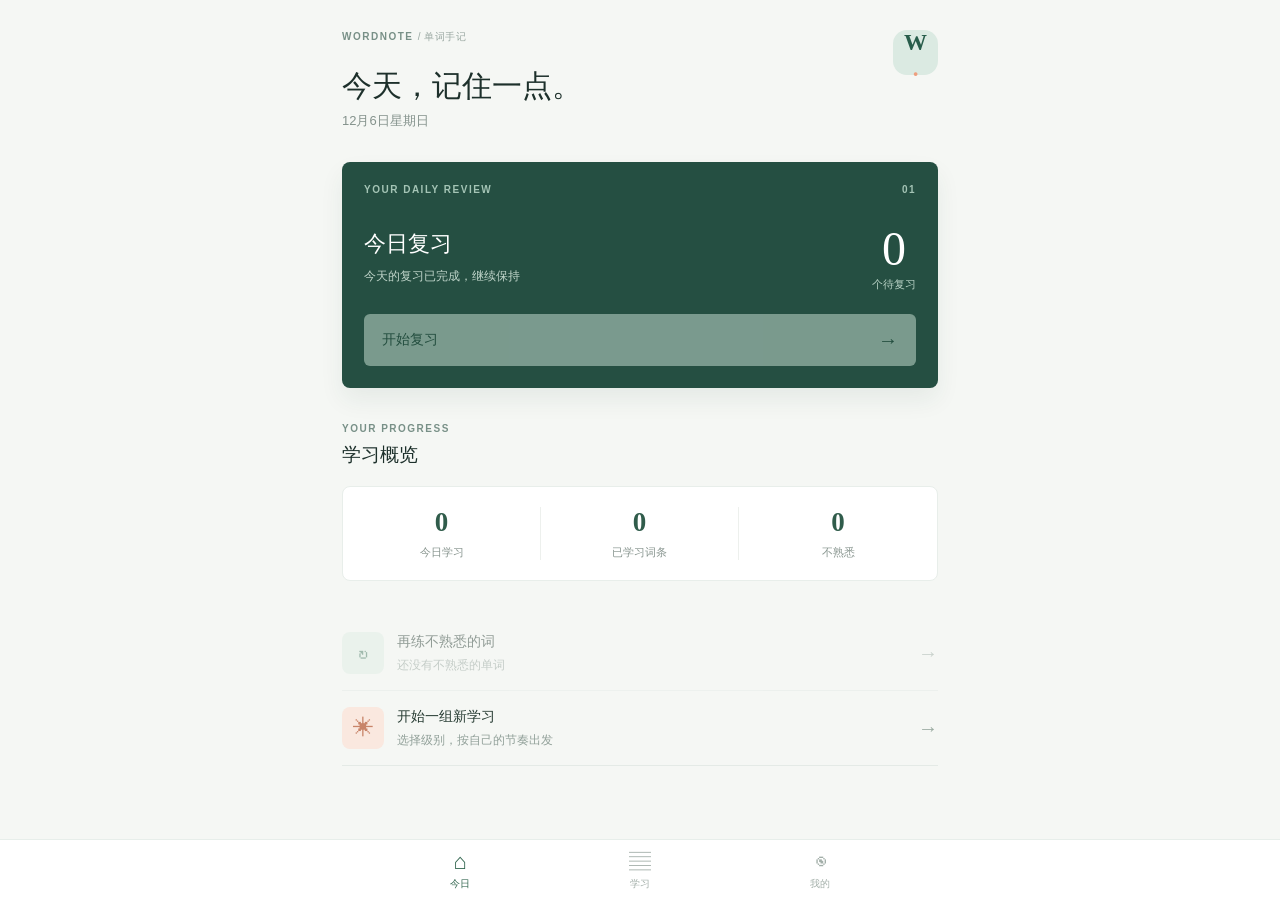
==== index.html @ 9a971102 "Create iPhone vocabulary PWA" ====
<!doctype html>
<html lang="zh-CN">
<head>
  <meta charset="utf-8">
  <meta name="viewport" content="width=device-width, initial-scale=1, viewport-fit=cover">
  <meta name="theme-color" content="#f5f7f4">
  <meta name="apple-mobile-web-app-capable" content="yes">
  <meta name="apple-mobile-web-app-status-bar-style" content="default">
  <meta name="apple-mobile-web-app-title" content="WordNote">
  <link rel="manifest" href="manifest.webmanifest">
  <link rel="apple-touch-icon" href="icon-180.png">
  <link rel="stylesheet" href="style.css">
  <title>WordNote 单词手记</title>
</head>
<body>
  <main id="app"><div class="loading">正在准备词库...</div></main>
  <script src="app.js" defer></script>
</body>
</html>
---- style.css ----
*{box-sizing:border-box} :root{font-family:-apple-system,BlinkMacSystemFont,"Segoe UI",sans-serif;color:#1d302b;background:#f5f7f4;font-synthesis:none} body{margin:0} button{font:inherit;cursor:pointer} button:disabled{cursor:default;opacity:.48} .screen{max-width:640px;margin:auto;padding:calc(env(safe-area-inset-top) + 30px) 22px calc(104px + env(safe-area-inset-bottom))}.loading{padding:100px 24px;text-align:center;color:#71817a}.top{display:flex;justify-content:space-between;align-items:flex-start;margin-bottom:32px}.brand,.eyebrow,.section-kicker{font-size:10px;font-weight:800;letter-spacing:1.5px;color:#789087}.brand span{font-weight:500;color:#9aa8a2;letter-spacing:.5px}.top h1,.page-header h1{font-size:30px;line-height:1.2;margin:24px 0 8px}.top p,.page-header p{color:#84928c;font-size:13px;margin:0}.brand-mark{width:45px;height:45px;border-radius:14px;background:#dbeae2;color:#285d4b;display:grid;place-items:center;font-family:Georgia,serif;font-size:23px;font-weight:bold}.brand-mark span{color:#ee9f7e}.review-panel{background:#254f42;color:#fff;border-radius:8px;padding:22px;box-shadow:0 12px 24px #1c4c3b12}.section-kicker{display:flex;justify-content:space-between;color:#a4c4b5}.review-main{display:flex;justify-content:space-between;align-items:center;gap:10px;margin:30px 0 24px}.review-main h2{font-size:22px;margin:0 0 8px}.review-main p{font-size:12px;line-height:1.6;color:#c0d5ca;margin:0}.due-number{font-family:Georgia,serif;font-size:48px;line-height:1;text-align:center}.due-number small{font-family:inherit;font-size:11px;display:block;color:#b8d2c5;margin-top:6px}.primary{border:0;border-radius:6px;background:#d7eddf;color:#204b3b;min-height:52px;padding:0 18px;width:100%;display:flex;align-items:center;justify-content:space-between;font-weight:700;font-size:14px}.primary span{font-size:20px}.section{margin-top:35px}.section-heading h2,.section h2{font-size:19px;margin:8px 0 18px}.stats{display:grid;grid-template-columns:repeat(3,1fr);background:#fff;border:1px solid #e8eeea;border-radius:8px;padding:20px 0}.stats div{text-align:center;border-right:1px solid #edf0ed}.stats div:last-child{border:0}.stats strong{display:block;font-family:Georgia,serif;font-size:27px;color:#305c4b}.stats span{display:block;margin-top:7px;font-size:11px;color:#88958f}.list-action{width:100%;display:flex;align-items:center;text-align:left;gap:13px;padding:16px 0;border:0;border-bottom:1px solid #e4eae6;background:transparent;color:#263b32}.list-action span:nth-child(2){flex:1}.list-action b,.list-action small{display:block}.list-action b{font-size:14px}.list-action small{color:#91a099;font-size:12px;margin-top:6px}.list-icon{display:grid;place-items:center;width:42px;height:42px;flex:none;border-radius:8px;background:#dfede4;color:#467a62;font-size:21px}.list-icon.coral{background:#fae8df;color:#c88469}.arrow{color:#9aaba1;font-size:20px}.nav{position:fixed;bottom:0;left:0;right:0;background:#fffffff2;border-top:1px solid #e7eeea;display:flex;justify-content:center;padding:8px 0 calc(8px + env(safe-area-inset-bottom));z-index:2;backdrop-filter:blur(12px)}.nav-item{width:min(32%,180px);border:0;background:none;color:#a3afa9;display:flex;flex-direction:column;align-items:center;gap:3px;font-size:10px}.nav-item span{font-size:22px;line-height:25px}.nav-item.active{color:#32664f;font-weight:700}.page-header{margin-bottom:35px}.page-header h1{margin-top:15px}.form-section{padding:22px 0;border-top:1px solid #e2e9e4}.form-title{display:flex;align-items:center;gap:10px;margin-bottom:16px}.form-title span{font-family:Georgia,serif;font-size:12px;color:#a3b3a9}.form-title h2{font-size:16px;margin:0}.book-grid{display:grid;grid-template-columns:1fr 1fr;gap:10px}.book-option{text-align:left;padding:16px;border:1px solid #e2eae4;border-radius:7px;background:white;color:#345649}.book-option.selected{background:#e5f1e9;border-color:#77a890}.book-option span,.book-option small{display:block;font-size:10px;color:#8b9f93}.book-option strong{display:block;font-family:Georgia,serif;font-size:27px;margin:9px 0}.book-option small{font-size:12px}.chips{display:flex;flex-wrap:wrap;gap:8px}.chip{border:1px solid #e1e9e4;background:white;border-radius:6px;padding:10px 17px;font-weight:700;color:#7d8f85}.chip.selected{background:#315f4d;border-color:#315f4d;color:white}.hint,.body-copy,.footnote{color:#8b9a92;font-size:12px;line-height:1.7}.control-row{display:flex;justify-content:space-between;align-items:center;gap:10px;padding:9px 0;font-size:13px}.segmented{display:flex;background:#e9eeea;padding:3px;border-radius:7px}.segmented button{border:0;background:transparent;color:#83948a;border-radius:5px;padding:9px 12px;font-size:12px;min-width:44px}.segmented button.selected{background:white;color:#315f4d;box-shadow:0 1px 4px #263b3215;font-weight:700}.start{background:#315f4d;color:white;margin-top:12px}.file-label{cursor:pointer}.file-label input{position:absolute;width:1px;height:1px;opacity:0}.footnote{margin-top:38px}.session-screen{max-width:640px;min-height:100dvh;margin:auto;padding:calc(env(safe-area-inset-top) + 20px) 22px calc(env(safe-area-inset-bottom) + 28px);display:flex;flex-direction:column}.session-top{display:flex;align-items:center;gap:16px}.session-top>div{flex:1;text-align:center}.session-top strong,.session-top small{display:block}.session-top strong{font-size:14px}.session-top small{font-size:11px;color:#9aa9a0;margin-top:5px}.back,.sound{border:0;background:#e7efe9;color:#37664f;display:grid;place-items:center}.back{border-radius:50%;width:38px;height:38px;font-size:28px}.session-level{background:#e4eee7;color:#618571;padding:7px 9px;border-radius:5px;font-size:11px;font-weight:700}.progress{height:3px;background:#e3eae4;margin:22px 0 32px}.progress span{display:block;height:100%;background:#75ad8b;transition:width .2s}.card-label{display:flex;justify-content:space-between;gap:10px;color:#9baca2;font-size:10px;font-weight:700;letter-spacing:.7px;text-transform:uppercase;margin-bottom:12px}.card-label span{white-space:nowrap}.word-card{background:white;border:1px solid #e6ede7;border-radius:8px;padding:25px 22px;min-height:310px;box-shadow:0 12px 35px #2b55450b}.word-head{display:flex;justify-content:space-between;align-items:start;gap:10px}.word{font-family:Georgia,serif;font-size:34px;overflow-wrap:anywhere;color:#1f3b2e}.phonetic{font-size:13px;color:#9baaa1;margin-top:8px}.sound{width:42px;height:42px;border-radius:50%;font-size:13px;flex:none}.recall{text-align:center;color:#81978a;padding:65px 0 30px}.recall-symbol{font-size:27px;color:#c2d8c8}.recall p{font-size:14px;margin:15px 0 6px}.recall small{font-size:12px;color:#b2beb7}.answer{border-top:1px solid #edf1ed;margin-top:24px;padding-top:20px}.translation{font-size:19px;font-weight:700;line-height:1.5}.definition{margin-top:19px;font-size:13px;line-height:1.6}.definition span{font-weight:700;color:#76a083}.definition p{margin:4px 0;color:#52675b}.definition em{color:#9aa9a0}.note{font-size:12px;color:#9b9f94}.session-actions{margin-top:auto;padding-top:25px}.session-actions .primary{background:#315f4d;color:#fff}.rate-title{text-align:center;font-size:13px;font-weight:700;margin-bottom:13px}.ratings{display:grid;grid-template-columns:repeat(3,1fr);gap:8px}.ratings button{border:1px solid #e4ebe5;background:#fff;border-radius:7px;min-height:65px;color:#536b5d}.ratings button:first-child{background:#fff1eb;color:#b5785e;border-color:#f8e3d9}.ratings button:last-child{background:#e3f1e7;color:#366b4d;border-color:#d5e9db}.ratings strong,.ratings small{display:block}.ratings strong{font-size:13px}.ratings small{font-size:10px;margin-top:6px;opacity:.7}.finish{justify-content:center;text-align:center}.finish-mark{width:70px;height:70px;display:grid;place-items:center;margin:0 auto 28px;background:#dceee1;border-radius:50%;font-size:30px;color:#3d7653}.finish h1{font-size:26px;margin:15px 0}.finish p{font-size:14px;color:#87988c;line-height:1.8;margin:0 auto 35px;max-width:300px}.finish .primary{background:#315f4d;color:white}
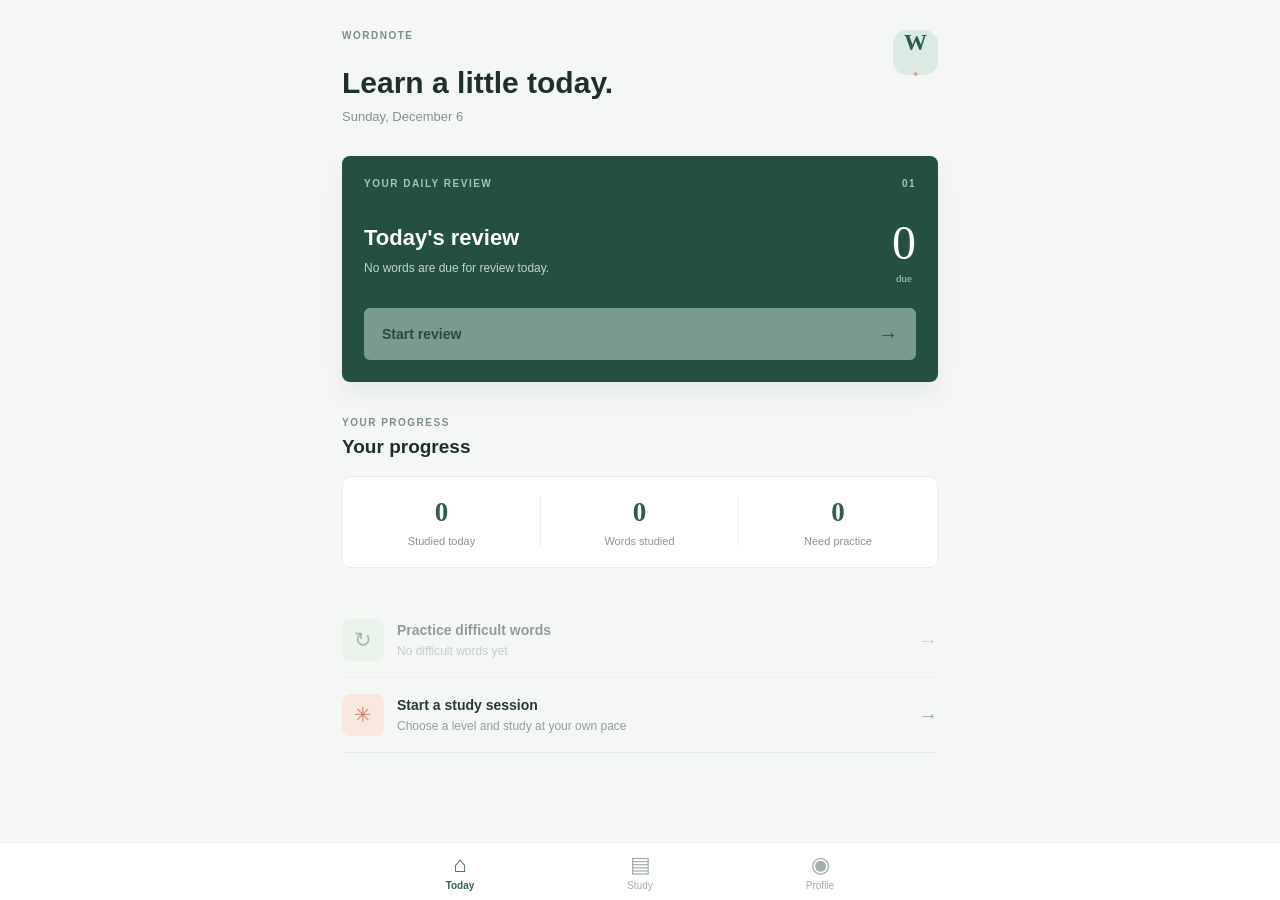
==== commit fca0ff80: "Refine English study and review flows" ====
--- a/index.html
+++ b/index.html
@@ -1,5 +1,5 @@
 <!doctype html>
-<html lang="zh-CN">
+<html lang="en">
 <head>
   <meta charset="utf-8">
   <meta name="viewport" content="width=device-width, initial-scale=1, viewport-fit=cover">
@@ -10,10 +10,10 @@
   <link rel="manifest" href="manifest.webmanifest">
   <link rel="apple-touch-icon" href="icon-180.png">
   <link rel="stylesheet" href="style.css">
-  <title>WordNote 单词手记</title>
+  <title>WordNote</title>
 </head>
 <body>
-  <main id="app"><div class="loading">正在准备词库...</div></main>
+  <main id="app"><div class="loading">Preparing your word lists...</div></main>
   <script src="app.js" defer></script>
 </body>
 </html>
